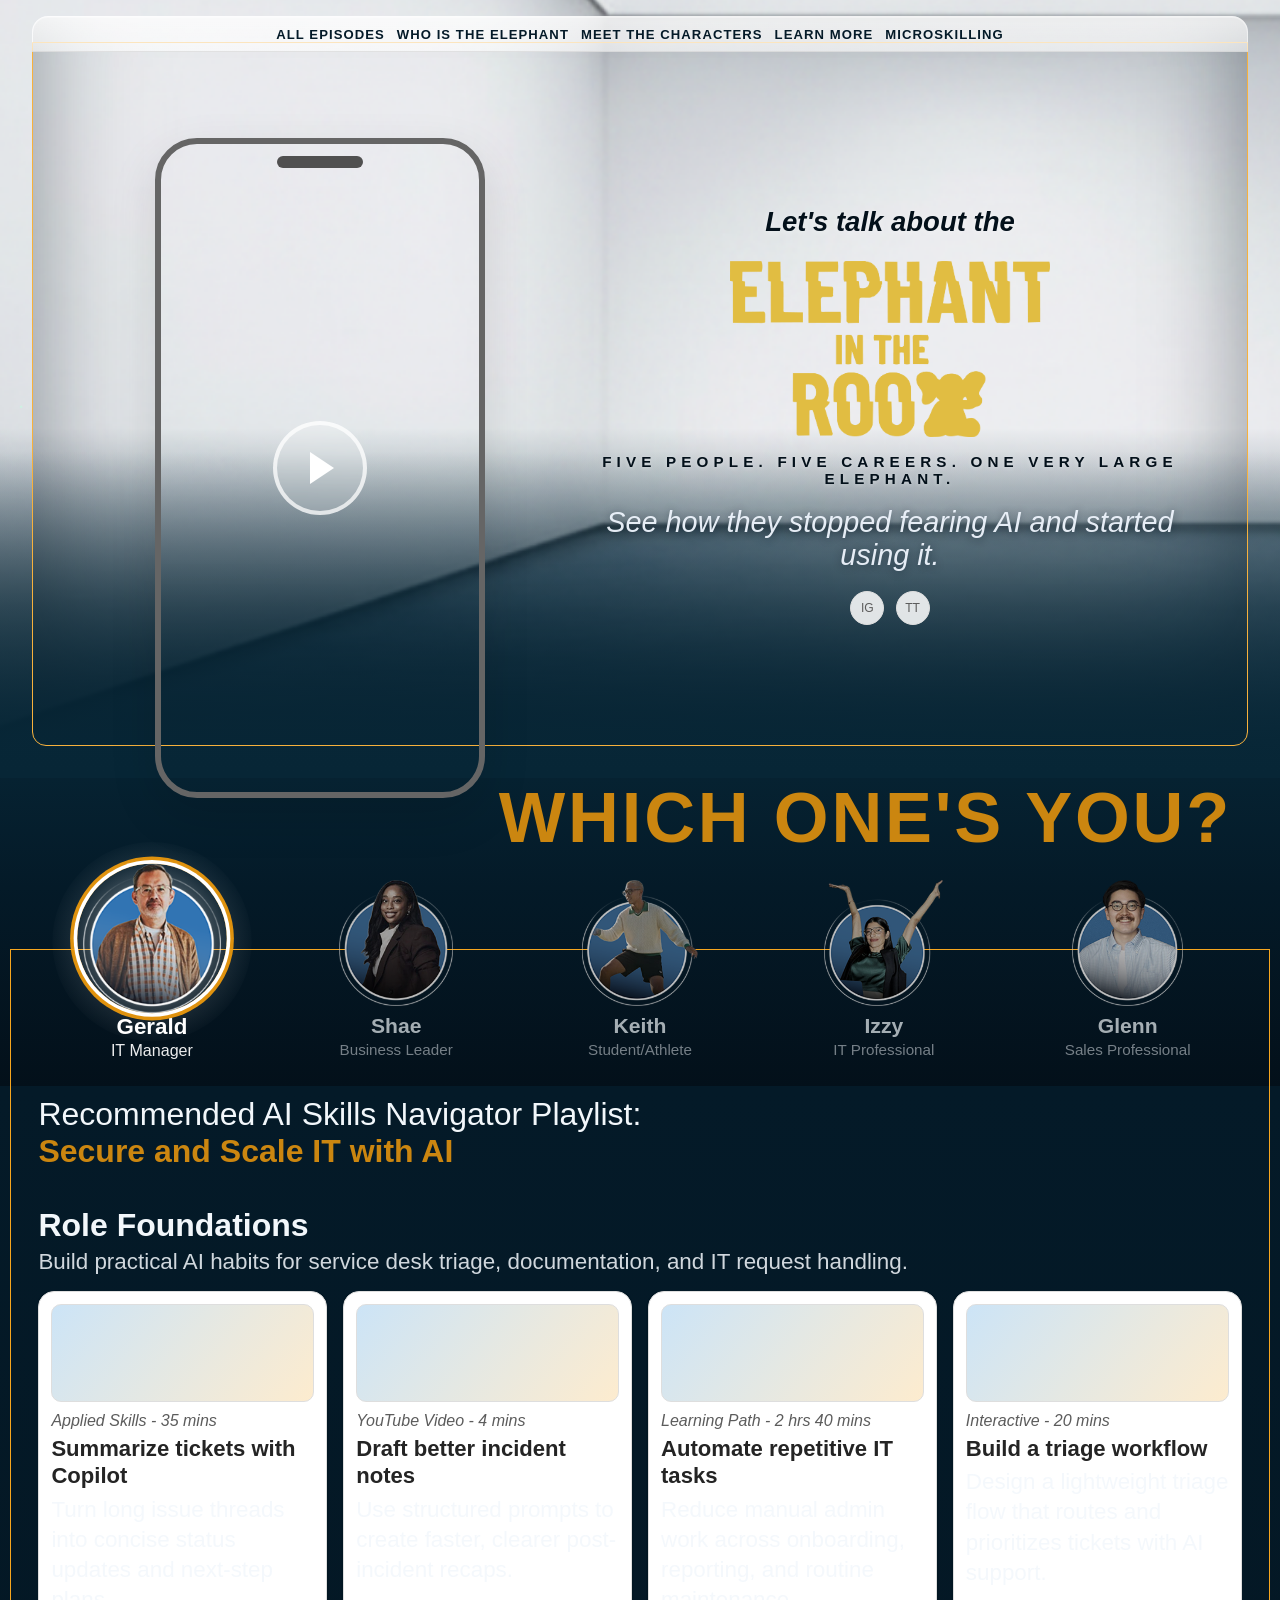
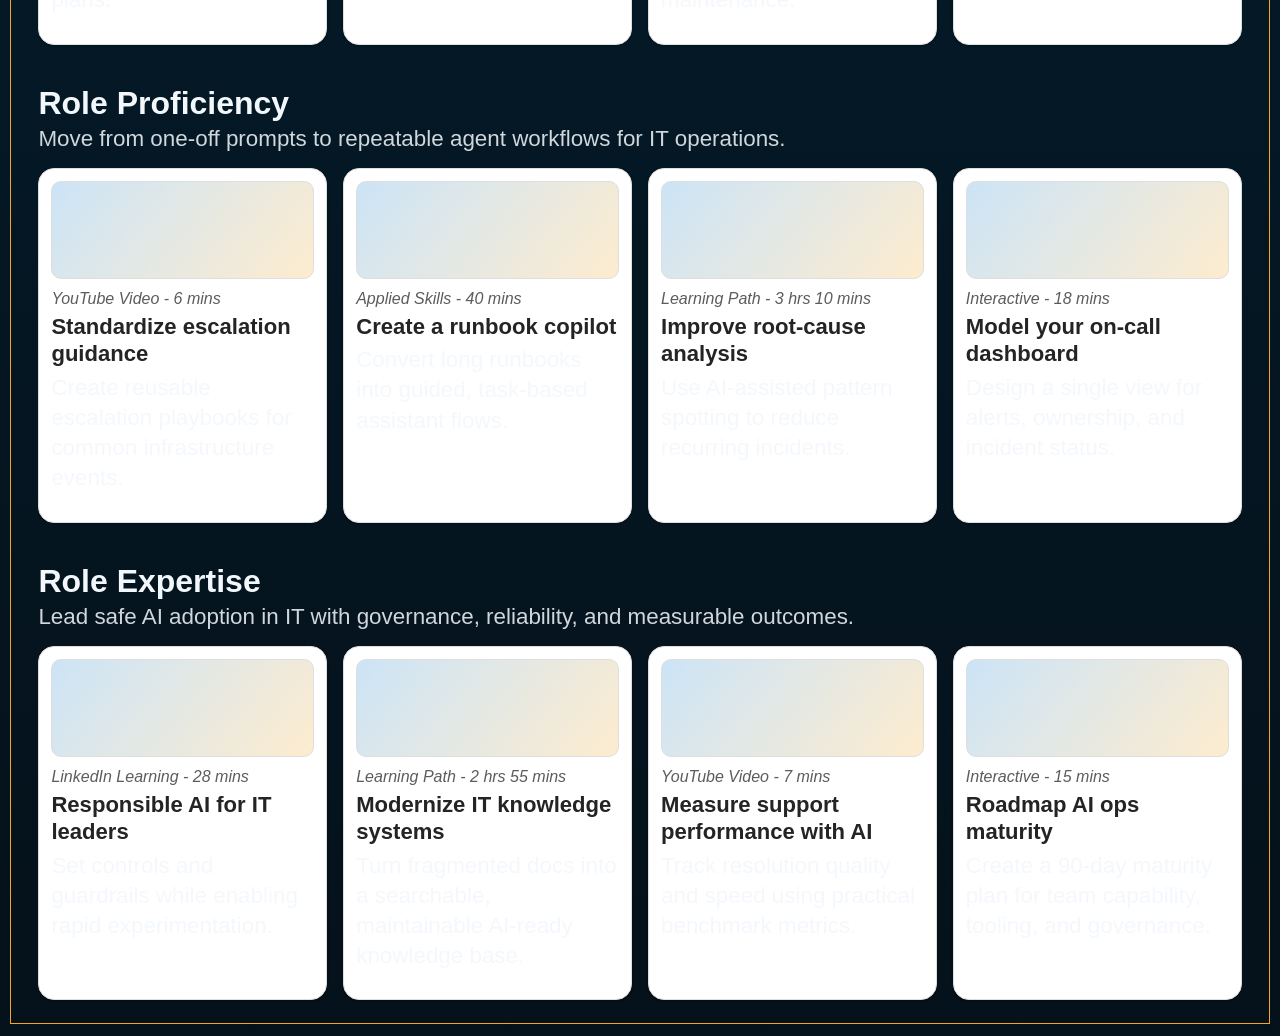
==== VS/EITR_LandingPage_VS/index.html @ e899c7b4 "Add 5 nav pages, persona images, favicon, mobile nav, and hero redesign - Built all-episodes, who-is" ====
<!DOCTYPE html>
<html lang="en">
<head>
	<meta charset="UTF-8" />
	<link rel="icon" type="image/x-icon" href="favicon.ico" />
	<meta name="viewport" content="width=device-width, initial-scale=1.0" />
	<title>Let's Talk About the Elephant</title>
	<script>
		(() => {
			const param = new URLSearchParams(window.location.search).get("scoutTheme");
			const theme =
				param || (window.matchMedia("(prefers-color-scheme: dark)").matches ? "dark" : "light");
			document.documentElement.setAttribute("data-theme", theme);
		})();
	</script>
	<link rel="stylesheet" href="styles.css" />
</head>
<body>
	<main class="page-shell">
		<header class="top-nav hero-nav">
			<div class="menu-left">
				<button class="nav-hamburger" aria-label="Open menu" aria-expanded="false" aria-controls="main-nav" onclick="var n=document.getElementById('main-nav');var open=n.classList.toggle('open');this.setAttribute('aria-expanded',open);">
					<span></span><span></span><span></span>
				</button>
			</div>
			<nav class="nav-links" id="main-nav" aria-label="Main navigation">
				<a href="all-episodes.html">All Episodes</a>
				<a href="who-is-the-elephant.html">Who Is the Elephant</a>
				<a href="meet-the-characters.html">Meet the Characters</a>
				<a href="learn-more.html">Learn More</a>
				<a href="microskilling.html">Microskilling</a>
			</nav>
			<div class="menu-right"></div>
		</header>

		<section class="hero">
			<div class="hero-browser-layer" aria-hidden="true"></div>
			<div class="hero-pane-strip" aria-hidden="true"></div>
			<div class="phone-stage">
				<div class="phone" aria-label="Video preview in phone frame">
					<div class="notch"></div>
					<div class="person-placeholder">Video hero placeholder</div>
					<div class="play-btn" role="button" aria-label="Play video"></div>
				</div>
			</div>

			<div class="hero-copy">
				<p class="kicker">Let's talk about the</p>
				<h1 class="display"><a href="index.html"><img class="display-logo" src="Images/eitr-logo.png" alt="Elephant In The Room – Home" /></a></h1>
				<p class="tagline">Five People. Five Careers. One Very Large Elephant.</p>
				<p class="subline">See how they stopped fearing AI and started using it.</p>
				<div class="socials" aria-label="Social media links">
					<a class="social-dot" href="#" aria-label="Instagram">IG</a>
					<a class="social-dot" href="#" aria-label="TikTok">TT</a>
				</div>
			</div>
		</section>

		<div class="lower-frame">
			<section class="characters">
				<h2 class="section-title">Which One's You?</h2>
				<div class="character-row">
					<article class="character active" data-persona="gerald" role="button" tabindex="0" aria-pressed="true">
						<div class="avatar"><img class="avatar-photo" src="Images/persona-gerald.png" alt="Gerald profile photo" /></div>
						<p class="character-name">Gerald</p>
						<p class="character-role">IT Manager</p>
					</article>
					<article class="character" data-persona="shae" role="button" tabindex="0" aria-pressed="false">
						<div class="avatar"><img class="avatar-photo" src="Images/persona-shae.png" alt="Shae profile photo" /></div>
						<p class="character-name">Shae</p>
						<p class="character-role">Business Leader</p>
					</article>
					<article class="character" data-persona="keith" role="button" tabindex="0" aria-pressed="false">
						<div class="avatar"><img class="avatar-photo" src="Images/persona-keith.png" alt="Keith profile photo" /></div>
						<p class="character-name">Keith</p>
						<p class="character-role">Student/Athlete</p>
					</article>
					<article class="character" data-persona="izzy" role="button" tabindex="0" aria-pressed="false">
						<div class="avatar"><img class="avatar-photo" src="Images/persona-izzy.png" alt="Izzy profile photo" /></div>
						<p class="character-name">Izzy</p>
						<p class="character-role">IT Professional</p>
					</article>
					<article class="character" data-persona="glenn" role="button" tabindex="0" aria-pressed="false">
						<div class="avatar"><img class="avatar-photo" src="Images/persona-glenn.png" alt="Glenn profile photo" /></div>
						<p class="character-name">Glenn</p>
						<p class="character-role">Sales Professional</p>
					</article>
				</div>
			</section>

			<section class="content">
				<p class="recommend">Recommended AI Skills Navigator Playlist:<br /><strong>Sell Smarter with AI</strong></p>
				<div id="paths-root"></div>
			</section>
		</div>
	</main>
	<script>
		(() => {
			const personas = {
				gerald: {
					playlist: "Secure and Scale IT with AI",
					paths: [
						{
							title: "Role Foundations",
							description: "Build practical AI habits for service desk triage, documentation, and IT request handling.",
							cards: [
								{ meta: "Applied Skills - 35 mins", title: "Summarize tickets with Copilot", description: "Turn long issue threads into concise status updates and next-step plans." },
								{ meta: "YouTube Video - 4 mins", title: "Draft better incident notes", description: "Use structured prompts to create faster, clearer post-incident recaps." },
								{ meta: "Learning Path - 2 hrs 40 mins", title: "Automate repetitive IT tasks", description: "Reduce manual admin work across onboarding, reporting, and routine maintenance." },
								{ meta: "Interactive - 20 mins", title: "Build a triage workflow", description: "Design a lightweight triage flow that routes and prioritizes tickets with AI support." }
							]
						},
						{
							title: "Role Proficiency",
							description: "Move from one-off prompts to repeatable agent workflows for IT operations.",
							cards: [
								{ meta: "YouTube Video - 6 mins", title: "Standardize escalation guidance", description: "Create reusable escalation playbooks for common infrastructure events." },
								{ meta: "Applied Skills - 40 mins", title: "Create a runbook copilot", description: "Convert long runbooks into guided, task-based assistant flows." },
								{ meta: "Learning Path - 3 hrs 10 mins", title: "Improve root-cause analysis", description: "Use AI-assisted pattern spotting to reduce recurring incidents." },
								{ meta: "Interactive - 18 mins", title: "Model your on-call dashboard", description: "Design a single view for alerts, ownership, and incident status." }
							]
						},
						{
							title: "Role Expertise",
							description: "Lead safe AI adoption in IT with governance, reliability, and measurable outcomes.",
							cards: [
								{ meta: "LinkedIn Learning - 28 mins", title: "Responsible AI for IT leaders", description: "Set controls and guardrails while enabling rapid experimentation." },
								{ meta: "Learning Path - 2 hrs 55 mins", title: "Modernize IT knowledge systems", description: "Turn fragmented docs into a searchable, maintainable AI-ready knowledge base." },
								{ meta: "YouTube Video - 7 mins", title: "Measure support performance with AI", description: "Track resolution quality and speed using practical benchmark metrics." },
								{ meta: "Interactive - 15 mins", title: "Roadmap AI ops maturity", description: "Create a 90-day maturity plan for team capability, tooling, and governance." }
							]
						}
					]
				},
				shae: {
					playlist: "Lead Teams with Confident AI Decisions",
					paths: [
						{
							title: "Role Foundations",
							description: "Use AI to improve strategic planning, communication, and decision quality.",
							cards: [
								{ meta: "Learning Path - 2 hrs 20 mins", title: "Frame stronger business questions", description: "Translate ambiguous goals into clear, testable prompts and decisions." },
								{ meta: "YouTube Video - 3 mins", title: "Summarize executive updates", description: "Generate concise weekly briefs tailored for stakeholders." },
								{ meta: "Applied Skills - 25 mins", title: "Draft strategic narratives", description: "Build persuasive, data-informed narratives for change initiatives." },
								{ meta: "Interactive - 14 mins", title: "Map team priorities", description: "Use AI to balance impact, effort, and urgency in your planning cycle." }
							]
						},
						{
							title: "Role Proficiency",
							description: "Operationalize AI into recurring leadership rhythms and team execution.",
							cards: [
								{ meta: "YouTube Video - 5 mins", title: "Coach with AI-prepared 1:1s", description: "Generate focused coaching agendas from project and performance signals." },
								{ meta: "Learning Path - 3 hrs 05 mins", title: "Drive cross-functional alignment", description: "Use shared AI workspaces to align teams on goals and dependencies." },
								{ meta: "Applied Skills - 45 mins", title: "Prioritize roadmap tradeoffs", description: "Test decision scenarios quickly before committing resources." },
								{ meta: "Interactive - 16 mins", title: "Build an operating cadence", description: "Create repeatable review loops for forecasting, blockers, and risk decisions." }
							]
						},
						{
							title: "Role Expertise",
							description: "Shape responsible AI culture with transparency, accountability, and adoption metrics.",
							cards: [
								{ meta: "LinkedIn Learning - 31 mins", title: "Executive AI communication", description: "Communicate AI strategy clearly to boards, leaders, and operational teams." },
								{ meta: "Learning Path - 2 hrs 48 mins", title: "Govern AI decision quality", description: "Define checks for evidence, bias, and consistency in high-impact decisions." },
								{ meta: "YouTube Video - 6 mins", title: "Adoption scorecard design", description: "Track utilization, quality, and business impact across departments." },
								{ meta: "Interactive - 12 mins", title: "Plan leadership enablement", description: "Create an adoption plan for managers at different AI maturity levels." }
							]
						}
					]
				},
				keith: {
					playlist: "Study Faster and Perform Better with AI",
					paths: [
						{
							title: "Role Foundations",
							description: "Learn practical AI workflows for class prep, time management, and communication.",
							cards: [
								{ meta: "YouTube Video - 3 mins", title: "Break readings into study notes", description: "Convert long readings into concise summaries and flashcard prompts." },
								{ meta: "Applied Skills - 22 mins", title: "Build a weekly planner", description: "Use AI to map coursework, training blocks, and deadlines in one schedule." },
								{ meta: "Learning Path - 1 hr 55 mins", title: "Write clearer assignments", description: "Improve structure, argument flow, and revision quality with AI feedback." },
								{ meta: "Interactive - 10 mins", title: "Set game-day routines", description: "Create consistent pre- and post-performance reflection templates." }
							]
						},
						{
							title: "Role Proficiency",
							description: "Use AI to train smarter, reflect faster, and improve execution under pressure.",
							cards: [
								{ meta: "YouTube Video - 4 mins", title: "Analyze practice sessions", description: "Turn notes and stats into actionable practice focus points." },
								{ meta: "Learning Path - 2 hrs 30 mins", title: "Presentation and communication skills", description: "Use AI rehearsal tools to improve delivery for class and team contexts." },
								{ meta: "Applied Skills - 28 mins", title: "Build feedback loops", description: "Capture coach and instructor feedback in a structured improvement system." },
								{ meta: "Interactive - 15 mins", title: "Plan recovery windows", description: "Balance workload, rest, and deadlines with adaptive planning prompts." }
							]
						},
						{
							title: "Role Expertise",
							description: "Develop long-term AI literacy for career growth and ethical tool use.",
							cards: [
								{ meta: "LinkedIn Learning - 24 mins", title: "Responsible AI habits for students", description: "Use AI ethically while maintaining originality and academic integrity." },
								{ meta: "YouTube Video - 5 mins", title: "Build your professional profile", description: "Create stronger resumes and bios with evidence-based career storytelling." },
								{ meta: "Learning Path - 2 hrs 15 mins", title: "Career readiness with AI", description: "Practice interview prep, role research, and networking communication." },
								{ meta: "Interactive - 12 mins", title: "Map next-semester goals", description: "Set measurable growth goals for academics, athletics, and career prep." }
							]
						}
					]
				},
				izzy: {
					playlist: "Engineer Better Systems with AI",
					paths: [
						{
							title: "Role Foundations",
							description: "Apply AI to debugging, documentation, and code quality improvements.",
							cards: [
								{ meta: "Applied Skills - 34 mins", title: "Write cleaner technical docs", description: "Generate maintainable docs from code context and architecture notes." },
								{ meta: "YouTube Video - 4 mins", title: "Prompt for safer refactors", description: "Use AI to propose small, testable code changes with rollback confidence." },
								{ meta: "Learning Path - 2 hrs 42 mins", title: "Accelerate code reviews", description: "Build a rubric for faster review cycles and higher signal feedback." },
								{ meta: "Interactive - 17 mins", title: "Create a debug playbook", description: "Standardize diagnosis patterns for recurring defects and incidents." }
							]
						},
						{
							title: "Role Proficiency",
							description: "Move to advanced AI-assisted engineering workflows and automation patterns.",
							cards: [
								{ meta: "YouTube Video - 6 mins", title: "Test generation with guardrails", description: "Generate edge-case-focused tests while preserving meaningful assertions." },
								{ meta: "Applied Skills - 38 mins", title: "Automate integration checks", description: "Use AI to create repeatable pre-merge validation routines." },
								{ meta: "Learning Path - 3 hrs 20 mins", title: "Design resilient architecture", description: "Explore tradeoffs and failure modes with AI-assisted design prompts." },
								{ meta: "Interactive - 16 mins", title: "Plan technical debt sprints", description: "Prioritize debt reduction by impact, risk, and implementation effort." }
							]
						},
						{
							title: "Role Expertise",
							description: "Build AI engineering leadership with governance and scalable standards.",
							cards: [
								{ meta: "LinkedIn Learning - 29 mins", title: "Engineering governance with AI", description: "Set standards for quality, privacy, and reliability in AI-assisted code." },
								{ meta: "Learning Path - 2 hrs 58 mins", title: "Lead AI-ready platform teams", description: "Scale reusable patterns across teams with clear ownership models." },
								{ meta: "YouTube Video - 7 mins", title: "Measure development velocity", description: "Track where AI creates real delivery gains versus noise." },
								{ meta: "Interactive - 13 mins", title: "Set a code quality charter", description: "Define non-negotiable quality gates for AI-assisted development." }
							]
						}
					]
				},
				glenn: {
					playlist: "Sell Smarter with AI",
					paths: [
						{
							title: "Role Foundations",
							description: "Learn how to use generative AI to optimize sales prospecting, customer communication, and presentation.",
							cards: [
								{ meta: "Applied Skills - 30 mins", title: "Streamline workflow with AI chat", description: "Microsoft Applied Skills learning path for practical communication support." },
								{ meta: "YouTube Video - 2 mins", title: "Update messaging for new audiences", description: "Tailor one message to different sales personas with Copilot." },
								{ meta: "YouTube Video - 2 mins", title: "Enhance your sales dashboard", description: "Build a sales trend chart with Copilot and focus on key actions." },
								{ meta: "Learning Path - 3 hrs", title: "Work smarter with AI", description: "A guided, practical path to use AI tools in daily sales routines." }
							]
						},
						{
							title: "Role Proficiency",
							description: "Learn how to apply agentic workflows to build and execute your sales strategy.",
							cards: [
								{ meta: "YouTube Video - 5 mins", title: "Turn raw data into insights", description: "Move from spreadsheet clutter to actionable weekly planning." },
								{ meta: "YouTube Video - 2 mins", title: "Design a customer sequence", description: "Create a reusable re-engagement sequence powered by Copilot." },
								{ meta: "Learning Path - 3 hrs 52 mins", title: "Transform daily business process", description: "Implement agent workflows that reduce repetitive manual steps." },
								{ meta: "Interactive - 15 mins", title: "Build your sales command center", description: "Connect tasks, notes, and follow-ups into one operating dashboard." }
							]
						},
						{
							title: "Role Expertise",
							description: "Build fluency in AI principles that help facilitate organizational change.",
							cards: [
								{ meta: "LinkedIn Learning - 26 mins", title: "Adaptability mindset in the age of AI", description: "Lead from uncertainty to action with resilient communication habits." },
								{ meta: "LinkedIn Learning - 39 mins", title: "Leading responsible AI in organizations", description: "Practical decision patterns for balancing speed, risk, and trust." },
								{ meta: "LinkedIn Learning - 23 mins", title: "Responsible AI for managers", description: "Build team rituals for thoughtful AI usage and measurable outcomes." },
								{ meta: "LinkedIn Learning - 18 mins", title: "Integrating AI into business strategy", description: "Translate AI capability into strategic value and competitive advantage." }
							]
						}
					]
				}
			};

			const personaCards = Array.from(document.querySelectorAll(".character[data-persona]"));
			const playlistStrong = document.querySelector(".recommend strong");
			const pathsRoot = document.getElementById("paths-root");

			if (!personaCards.length || !playlistStrong || !pathsRoot) {
				return;
			}

			function renderCards(cards, container) {
				cards.forEach((item) => {
					const card = document.createElement("article");
					card.className = "card";

					const thumb = document.createElement("div");
					thumb.className = "thumb";
					card.appendChild(thumb);

					const meta = document.createElement("em");
					meta.textContent = item.meta;
					card.appendChild(meta);

					const title = document.createElement("h4");
					title.className = "card-title";
					title.textContent = item.title;
					card.appendChild(title);

					const desc = document.createElement("p");
					desc.className = "card-desc";
					desc.textContent = item.description;
					card.appendChild(desc);

					container.appendChild(card);
				});
			}

			function renderPaths(paths) {
				pathsRoot.textContent = "";
				paths.forEach((pathItem) => {
					const section = document.createElement("section");
					section.className = "path";

					const heading = document.createElement("h3");
					heading.textContent = pathItem.title;
					section.appendChild(heading);

					const desc = document.createElement("p");
					desc.textContent = pathItem.description;
					section.appendChild(desc);

					const grid = document.createElement("div");
					grid.className = "card-grid";
					renderCards(pathItem.cards, grid);
					section.appendChild(grid);

					pathsRoot.appendChild(section);
				});
			}

			function setActivePersona(personaId) {
				const data = personas[personaId];
				if (!data) {
					return;
				}

				personaCards.forEach((card) => {
					const isActive = card.dataset.persona === personaId;
					card.classList.toggle("active", isActive);
					card.classList.toggle("is-active", isActive);
					card.setAttribute("aria-pressed", isActive ? "true" : "false");
				});

				playlistStrong.textContent = data.playlist;
				renderPaths(data.paths);
			}

			personaCards.forEach((card) => {
				card.addEventListener("click", () => {
					setActivePersona(card.dataset.persona);
				});

				card.addEventListener("keydown", (event) => {
					if (event.key === "Enter" || event.key === " ") {
						event.preventDefault();
						setActivePersona(card.dataset.persona);
					}
				});
			});

			setActivePersona("gerald");
		})();
	</script>
</body>
</html>
---- VS/EITR_LandingPage_VS/styles.css ----
:root {
  color-scheme: light;
  --hero-bg-focus-x: 50%;
  --hero-bg-focus-y: 35%;
  --cp-bg: #f7f4ef;
  --cp-bg-elevated: #fcfbf8;
  --cp-surface: #ffffff;
  --cp-surface-soft: #f5f5f5;
  --cp-border: #dedede;
  --cp-border-strong: #919191;
  --cp-text: #242424;
  --cp-text-muted: #5c5c5c;
  --cp-text-soft: #6f6f6f;
  --cp-accent: #b11f4b;
  --cp-accent-hover: #9a1a41;
  --cp-accent-soft: rgba(177, 31, 75, 0.08);
  --cp-accent-fg: #ffffff;
  --cp-success: #16a34a;
  --cp-danger: #dc2626;
  --cp-warning: #f59e0b;
  --cp-link: #0078d4;
  --cp-shadow: 0 18px 48px rgba(0, 0, 0, 0.12);
  --cp-overlay: rgba(255, 255, 255, 0.8);
  --cp-panel: rgba(255, 255, 255, 0.86);
  --cp-panel-strong: rgba(255, 255, 255, 0.96);
  --cp-sheen: rgba(255, 255, 255, 0.55);
  --cp-highlight: rgba(177, 31, 75, 0.12);
  --cp-ocean-deep: #03101a;
  --cp-ocean-mid: #041a28;
  --cp-ocean-soft: #072636;
  --cp-ocean-text: #f2f7fb;
}
html[data-theme="dark"] {
  color-scheme: dark;
  --cp-bg: #3d3b3a;
  --cp-bg-elevated: #343231;
  --cp-surface: #292929;
  --cp-surface-soft: #2e2e2e;
  --cp-border: #474747;
  --cp-border-strong: #5f5f5f;
  --cp-text: #dedede;
  --cp-text-muted: #919191;
  --cp-text-soft: #b0b0b0;
  --cp-accent: #fd8ea1;
  --cp-accent-hover: #fb7b91;
  --cp-accent-soft: rgba(253, 142, 161, 0.14);
  --cp-accent-fg: #1a1a1a;
  --cp-success: #4ade80;
  --cp-danger: #f87171;
  --cp-warning: #fbbf24;
  --cp-link: #4da6ff;
  --cp-shadow: 0 18px 48px rgba(0, 0, 0, 0.32);
  --cp-overlay: rgba(41, 41, 41, 0.88);
  --cp-panel: rgba(41, 41, 41, 0.72);
  --cp-panel-strong: rgba(41, 41, 41, 0.96);
  --cp-sheen: rgba(255, 255, 255, 0.04);
  --cp-highlight: rgba(253, 142, 161, 0.12);
  --cp-ocean-deep: #04111b;
  --cp-ocean-mid: #052031;
  --cp-ocean-soft: #093244;
  --cp-ocean-text: #f2f7fb;
}

* {
  box-sizing: border-box;
}

body {
  margin: 0;
  font-family: "Segoe UI", Aptos, Calibri, -apple-system, BlinkMacSystemFont, sans-serif;
  color: var(--cp-text);
  background: var(--cp-ocean-deep);
}

a {
  color: inherit;
  text-decoration: none;
}

.page-shell {
  width: 100%;
  max-width: 100%;
  margin: 0;
  background: linear-gradient(var(--cp-surface), var(--cp-bg-elevated));
  border: none;
  border-radius: 0;
  overflow: hidden;
  box-shadow: none;
  position: relative;
}

.top-nav {
  display: flex;
  justify-content: space-between;
  align-items: center;
  gap: 1rem;
  padding: 0.5rem 1.4rem;
  position: relative;
  z-index: 5;
  border-bottom: 0;
  background: var(--cp-ocean-deep);
}

.top-nav.hero-nav {
  position: absolute;
  left: 2rem;
  right: 2rem;
  top: 1rem;
  height: 36px;
  padding: 0 0.9rem;
  background: transparent;
}

.menu-left,
.menu-right,
.nav-links {
  display: flex;
  align-items: center;
  gap: 0.75rem;
}

/* Hidden on desktop, shown only at mobile breakpoint */
.nav-hamburger {
  display: none;
}

/* Home link — visible on desktop, hidden on mobile */
.home-link {
  display: inline-flex;
}

.menu-btn,
.arrow-btn {
  width: 28px;
  height: 28px;
  border-radius: 50%;
  border: 1px solid rgba(245, 158, 11, 0.5);
  background: rgba(245, 158, 11, 0.08);
  color: var(--cp-warning);
  cursor: pointer;
  font-weight: 700;
}

.nav-links {
  flex: 1;
  justify-content: center;
  flex-wrap: wrap;
  font-size: 0.82rem;
  letter-spacing: 0.08em;
  text-transform: uppercase;
  color: rgba(242, 247, 251, 0.75);
  font-weight: 600;
}

.nav-links a:hover {
  color: #fff;
}

/* Homepage: nav floats over light hero image — darken text */
.hero-nav .nav-links {
  color: var(--cp-ocean-mid);
  text-shadow: 0 1px 3px rgba(255,255,255,0.4);
}

.hero-nav .nav-links a:hover {
  color: var(--cp-ocean-deep);
}

.hero {
  display: grid;
  grid-template-columns: minmax(220px, 0.75fr) 0.75fr;
  min-height: 580px;
  padding-bottom: 2.4rem;
  position: relative;
  isolation: isolate;
  z-index: 3;
  overflow: visible;
  background:
    linear-gradient(
      180deg,
      transparent 0%,
      transparent 55%,
      color-mix(in srgb, var(--cp-ocean-soft) 60%, transparent) 78%,
      var(--cp-ocean-soft) 100%
    ),
    url("Images/EITRbkdNew.png");
  background-size: 186% auto;
  background-position: 33% 38%;
  background-repeat: no-repeat;
}

.hero-browser-layer {
  position: absolute;
  left: 2rem;
  right: 2rem;
  top: 1rem;
  bottom: 2rem;
  border-radius: 16px;
  border: 1px solid rgba(255, 255, 255, 0.24);
  box-shadow:
    inset 0 1px 0 rgba(255, 255, 255, 0.28),
    inset 0 -70px 100px rgba(4, 15, 26, 0.4);
  overflow: hidden;
  z-index: 0;
  pointer-events: none;
}

.hero-pane-strip {
  position: absolute;
  left: 2rem;
  right: 2rem;
  top: 1rem;
  height: 36px;
  border-radius: 16px 16px 0 0;
  background: linear-gradient(180deg, rgba(255, 255, 255, 0.82), rgba(255, 255, 255, 0.62));
  border-bottom: 1px solid rgba(36, 36, 36, 0.12);
  z-index: 6;
  pointer-events: none;
}

.hero::after {
  content: "";
  position: absolute;
  left: 2rem;
  right: 2rem;
  top: 2.6rem;
  bottom: 2rem;
  border: 1px solid color-mix(in srgb, var(--cp-warning) 80%, var(--cp-surface) 20%);
  border-radius: 0 0 14px 14px;
  pointer-events: none;
  z-index: 2;
}

.hero::before {
  content: "";
  position: absolute;
  left: 0;
  right: 0;
  bottom: 0;
  height: 42%;
  background: linear-gradient(
    180deg,
    color-mix(in srgb, var(--cp-ocean-soft) 0%, transparent) 0%,
    var(--cp-ocean-soft) 100%
  );
  pointer-events: none;
  z-index: 1;
}

.phone-stage {
  display: grid;
  place-items: start center;
  padding: 2.5rem 1rem;
  background: transparent;
  z-index: 4;
}

.phone {
  width: min(330px, 85%);
  aspect-ratio: 9 / 18;
  border-radius: 42px;
  border: 6px solid color-mix(in srgb, var(--cp-border-strong) 60%, var(--cp-text) 40%);
  background-image: url("Images/1774267270237.jpg");
  background-size: cover;
  background-position: center;
  position: relative;
  transform: translateY(98px);
  overflow: hidden;
  box-shadow: var(--cp-shadow);
  z-index: 2;
}

.notch {
  width: 86px;
  height: 12px;
  border-radius: 999px;
  background: color-mix(in srgb, var(--cp-text) 80%, var(--cp-surface) 20%);
  position: absolute;
  top: 12px;
  left: 50%;
  transform: translateX(-50%);
}

.person-placeholder {
  display: none;
}

.play-btn {
  width: 94px;
  height: 94px;
  border-radius: 50%;
  border: 4px solid rgba(255, 255, 255, 0.72);
  background: rgba(255, 255, 255, 0.18);
  position: absolute;
  left: 50%;
  top: 50%;
  transform: translate(-50%, -50%);
  display: grid;
  place-items: center;
  backdrop-filter: blur(2px);
}

.play-btn::before {
  content: "";
  border-style: solid;
  border-width: 16px 0 16px 24px;
  border-color: transparent transparent transparent #ffffff;
  margin-left: 4px;
}

.hero-copy {
  display: grid;
  align-content: center;
  justify-items: center;
  text-align: center;
  padding: 8rem 1.8rem 2.3rem 0.4rem;
  background: transparent;
  border: 0;
  border-radius: 0;
  box-shadow: none;
  backdrop-filter: none;
  z-index: 4;
  transform: translateX(-46px);
  max-width: min(620px, 96%);
}

.kicker {
  margin: 0;
  font-size: 1.72rem;
  color: var(--cp-ocean-deep);
  font-style: italic;
  font-weight: 600;
  width: auto;
  max-width: min(560px, 96%);
  text-align: center;
  display: block;
  text-shadow: 0 1px 6px rgba(255,255,255,0.5);
}

.display {
  margin: 1.4rem 0 1rem;
  font-family: Impact, Haettenschweiler, "Arial Narrow Bold", sans-serif;
  line-height: 0.9;
  letter-spacing: 0.03em;
  text-transform: uppercase;
  font-size: clamp(3rem, 8vw, 6rem);
  color: color-mix(in srgb, var(--cp-warning) 80%, var(--cp-text) 20%);
  width: 100%;
  display: flex;
  justify-content: center;
}

.display-logo {
  width: min(320px, 55vw);
  max-width: 100%;
  height: auto;
  display: block;
  margin: 0 auto;
}

.tagline {
  margin: 0;
  max-width: 580px;
  text-transform: uppercase;
  letter-spacing: 0.34em;
  font-size: 0.95rem;
  color: var(--cp-ocean-deep);
  font-weight: 700;
  text-shadow: 0 1px 4px rgba(255,255,255,0.4);
  display: block;
}

.subline {
  margin: 1.2rem 0 0;
  font-size: 1.8rem;
  font-style: italic;
  color: rgba(236, 243, 251, 0.96);
  text-shadow: 0 1px 8px rgba(8, 20, 34, 0.45);
  display: block;
}

.socials {
  margin-top: 1.2rem;
  display: flex;
  gap: 0.7rem;
  justify-content: center;
}

.social-dot {
  width: 34px;
  height: 34px;
  border-radius: 50%;
  background: var(--cp-panel);
  border: 1px solid var(--cp-border);
  display: grid;
  place-items: center;
  font-size: 0.76rem;
  color: var(--cp-text-muted);
}

.lower-frame {
  position: relative;
  margin-top: -3.4rem;
  z-index: 1;
}

.lower-frame::before {
  content: none;
}

.characters {
  border-top: 0;
  margin-top: 0;
  padding: 3.3rem 2.4rem 1.8rem;
  position: relative;
  background:
    linear-gradient(
      180deg,
      var(--cp-ocean-soft) 0%,
      var(--cp-ocean-mid) 45%,
      var(--cp-ocean-deep) 100%
    );
}

.section-title {
  margin: 0 0 1.4rem;
  text-align: right;
  font-family: Impact, Haettenschweiler, "Arial Narrow Bold", sans-serif;
  font-size: clamp(2.4rem, 6vw, 4.4rem);
  letter-spacing: 0.04em;
  color: color-mix(in srgb, var(--cp-warning) 80%, var(--cp-text) 20%);
  text-transform: uppercase;
  padding-right: 0.6rem;
}

.character-row {
  display: grid;
  grid-template-columns: repeat(5, minmax(120px, 1fr));
  gap: 1rem;
  align-items: start;
  position: relative;
  z-index: 4;
  isolation: isolate;
}

.character {
  text-align: center;
  position: relative;
  z-index: 5;
  cursor: pointer;
  transform: translateY(0) scale(1);
  transition: transform 180ms ease;
}

.avatar {
  width: 126px;
  height: 126px;
  margin: 0 auto 0.5rem;
  border-radius: 50%;
  background: transparent;
  border: none;
  box-shadow: none;
  display: block;
  position: relative;
  z-index: 6;
  overflow: visible;
}

.avatar::after {
  display: none;
}

.avatar-photo {
  width: 100%;
  height: 100%;
  object-fit: contain;
  object-position: center bottom;
  display: block;
  position: absolute;
  z-index: 2;
  left: 0;
  top: 0;
  border-radius: 0;
  clip-path: none;
}

.character.active,
.character.is-active {
  transform: translateY(-3px) scale(1.06);
}

.character.active::before,
.character.is-active::before {
  content: "";
  position: absolute;
  left: 50%;
  top: -28px;
  width: 188px;
  height: 188px;
  transform: translateX(-50%);
  border-radius: 50%;
  background: radial-gradient(
    circle,
    rgba(255, 255, 255, 0.58) 0%,
    rgba(255, 255, 255, 0.3) 34%,
    rgba(255, 255, 255, 0.08) 56%,
    rgba(255, 255, 255, 0) 74%
  );
  pointer-events: none;
  z-index: 2;
}

.character.active .avatar,
.character.is-active .avatar {
  transform: scale(1.12);
  outline: none;
  box-shadow: 0 0 0 3px var(--cp-surface), 0 0 0 6px color-mix(in srgb, var(--cp-warning) 90%, transparent);
  border-radius: 50%;
}

.character:not(.active):not(.is-active) .avatar {
  filter: saturate(0.72) brightness(0.76);
  box-shadow: none;
  outline: none;
}

.character:not(.active):not(.is-active) .character-name {
  color: color-mix(in srgb, var(--cp-ocean-text) 68%, transparent);
}

.character:not(.active):not(.is-active) .character-role {
  color: color-mix(in srgb, var(--cp-ocean-text) 48%, transparent);
}

.character.active .character-name,
.character.is-active .character-name {
  color: #ffffff;
}

.character.active .character-role,
.character.is-active .character-role {
  color: rgba(255, 255, 255, 0.92);
}

.character-name {
  margin: 0;
  color: var(--cp-ocean-text);
  font-size: 1.32rem;
  font-weight: 700;
}

.character-role {
  margin: 0.15rem 0 0;
  color: color-mix(in srgb, var(--cp-ocean-text) 82%, transparent);
  font-size: 0.95rem;
}

.content {
  --lower-line-top: -8.6rem;
  padding: 0.6rem 2.4rem 2rem;
  position: relative;
  z-index: 2;
  background:
    linear-gradient(
      180deg,
      var(--cp-ocean-mid) 0%,
      color-mix(in srgb, var(--cp-ocean-mid) 78%, var(--cp-ocean-deep) 22%) 38%,
      color-mix(in srgb, var(--cp-ocean-deep) 94%, var(--cp-text) 6%) 100%
    );
}

.content::before {
  content: "";
  position: absolute;
  left: 0.6rem;
  right: 0.6rem;
  top: var(--lower-line-top);
  bottom: 0.7rem;
  border: 1px solid color-mix(in srgb, var(--cp-warning) 92%, var(--cp-surface) 8%);
  pointer-events: none;
  z-index: 2;
}

.content > * {
  position: relative;
  z-index: 1;
}

.recommend {
  font-size: 2rem;
  color: var(--cp-ocean-text);
  margin: 0;
}

.recommend strong {
  color: color-mix(in srgb, var(--cp-warning) 80%, var(--cp-text) 20%);
}

.path {
  margin-top: 2.3rem;
}

.path h3 {
  margin: 0;
  color: var(--cp-ocean-text);
  font-size: 2rem;
}

.path p {
  margin: 0.3rem 0 1rem;
  color: color-mix(in srgb, var(--cp-ocean-text) 86%, transparent);
  font-size: 1.4rem;
}

.card-grid {
  display: grid;
  grid-template-columns: repeat(4, minmax(240px, 1fr));
  gap: 1rem;
  overflow-x: auto;
  padding-bottom: 0.2rem;
}

.card {
  min-height: 210px;
  border-radius: 16px;
  border: 1px solid var(--cp-border);
  background: var(--cp-surface);
  padding: 0.75rem;
  box-shadow: 0 0 2px rgba(0,0,0,0.12), 0 1px 2px rgba(0,0,0,0.14);
}

.thumb {
  height: 98px;
  border-radius: 0.625rem;
  border: 1px solid var(--cp-border);
  background:
    linear-gradient(130deg, color-mix(in srgb, var(--cp-link) 20%, var(--cp-surface) 80%), color-mix(in srgb, var(--cp-warning) 20%, var(--cp-surface) 80%));
}

.card em {
  display: block;
  margin-top: 0.65rem;
  color: var(--cp-text-muted);
}

.card-title {
  margin: 0.3rem 0 0;
  color: var(--cp-text);
  font-size: 1.38rem;
  line-height: 1.25;
}

.card-desc {
  margin: 0.45rem 0 0;
  color: var(--cp-text-soft);
  line-height: 1.35;
}

@media (max-width: 1080px) {
  .hero {
    grid-template-columns: minmax(260px, 0.95fr) 1fr;
    min-height: 640px;
    padding-bottom: 1.2rem;
    overflow: visible;
  }

  .hero-browser-layer {
    left: 0.8rem;
    right: 0.8rem;
    top: 0.8rem;
    bottom: 0.95rem;
  }

  .hero-pane-strip {
    left: 0.8rem;
    right: 0.8rem;
    top: 0.8rem;
  }

  .top-nav {
    left: 0.8rem;
    right: 0.8rem;
    top: 0.8rem;
  }

  .hero::after {
    top: 1.2rem;
    bottom: 0.9rem;
  }

  .hero::before {
    height: 38%;
  }

  .lower-frame {
    margin-top: 0;
  }

  .characters {
    padding: 1.1rem 1.2rem 1.2rem;
    overflow: visible;
  }

  .section-title {
    text-align: center;
    padding-right: 0;
  }

  .phone-stage {
    padding: 1.2rem 0.8rem 0.9rem;
  }

  .phone {
    width: min(290px, 78%);
    transform: translateY(34px);
  }

  .tagline {
    letter-spacing: 0.25em;
  }

  .hero-copy {
    transform: translateX(-24px);
    justify-items: center;
    text-align: center;
    padding: 1.5rem 1.1rem 1.8rem;
    max-width: min(560px, 96%);
  }

  .character-row {
    grid-template-columns: repeat(5, minmax(100px, 1fr));
  }

  .avatar {
    width: 112px;
    height: 112px;
  }

  .content::before {
    --lower-line-top: -8.6rem;
    left: 0.8rem;
    right: 0.8rem;
  }
}

@media (max-width: 900px) {
  .kicker {
    color: #ffffff;
    text-shadow: 0 1px 6px rgba(0,0,0,0.4);
  }

  .tagline {
    color: #ffffff;
    text-shadow: 0 1px 6px rgba(0,0,0,0.4);
  }

  .hero {
    grid-template-columns: 1fr;
    min-height: auto;
    padding-bottom: 1.5rem;
    overflow: hidden;
    justify-items: center;
  }

  .hero::after {
    top: 1.2rem;
    bottom: 0.9rem;
  }

  .hero::before {
    height: 38%;
  }

  .phone-stage {
    padding-bottom: 1rem;
  }

  .phone {
    width: min(280px, 80vw);
    transform: translateY(0);
  }

  .hero-copy {
    transform: translateX(0);
    justify-items: center;
    justify-self: center;
    text-align: center;
    padding: 1.4rem 1rem 1.6rem;
    max-width: min(620px, 94%);
    margin: 0 auto;
    width: 100%;
  }

  .kicker {
    width: min(540px, 95%);
  }

  .display-logo {
    width: min(540px, 94vw);
  }

  .tagline {
    max-width: 620px;
    text-align: center;
  }
}

@media (min-width: 761px) and (max-width: 900px) {
  .phone-stage {
    padding-top: 4rem;
  }

  .section-title {
    text-align: right;
    padding-right: 1.2rem;
    padding-left: 40%;
  }
}

@media (max-width: 760px) {
  .page-shell {
    width: calc(100% - 0.6rem);
    margin: 0.3rem auto 1rem;
    border-radius: 10px;
  }

  .hero-browser-layer {
    left: 0.55rem;
    right: 0.55rem;
    top: 0.55rem;
  }

  .hero-pane-strip {
    left: 0.55rem;
    right: 0.55rem;
    top: 0.55rem;
    height: 32px;
  }

  .top-nav {
    padding: 0 1rem;
    height: 48px;
    position: relative;
  }

  .top-nav.hero-nav {
    position: absolute;
    top: 0;
    left: 0;
    right: 0;
    height: 48px;
  }

  /* Hide desktop nav links and show hamburger */
  .nav-links {
    display: none;
    position: absolute;
    top: 48px;
    left: 0;
    right: 0;
    flex-direction: column;
    background: var(--cp-ocean-deep);
    padding: 0.75rem 1.2rem 1rem;
    gap: 0.6rem;
    z-index: 100;
    border-top: 1px solid rgba(255,255,255,0.1);
  }

  .nav-links.open {
    display: flex;
  }

  .nav-links a {
    font-size: 0.9rem;
    letter-spacing: 0.06em;
    color: rgba(242,247,251,0.85);
    padding: 0.35rem 0;
    border-bottom: 1px solid rgba(255,255,255,0.07);
    white-space: nowrap;
  }

  .nav-links a:last-child { border-bottom: none; }

  /* Hide Home link on mobile — use hamburger menu instead */
  .home-link { display: none; }

  .nav-hamburger {
    display: flex;
    flex-direction: column;
    justify-content: center;
    gap: 5px;
    width: 32px;
    height: 32px;
    cursor: pointer;
    background: none;
    border: none;
    padding: 0;
  }

  .nav-hamburger span {
    display: block;
    height: 2px;
    width: 22px;
    background: var(--cp-ocean-mid);
    border-radius: 2px;
    transition: all 180ms;
  }

  .hero-nav .nav-hamburger span {
    background: var(--cp-ocean-mid);
  }

  .menu-left, .menu-right { gap: 0.4rem; }

  .menu-btn, .arrow-btn {
    width: 28px;
    height: 28px;
    font-size: 0.8rem;
  }

  .phone-stage {
    padding: 3.05rem 0.6rem 0.45rem;
  }

  .phone {
    width: min(220px, 64vw);
    border-width: 5px;
  }

  .hero-copy {
    transform: translateX(0);
    justify-items: center;
    text-align: center;
    padding: 1rem 3rem 1.2rem;
    max-width: 100%;
    width: 100%;
    margin: 0 auto;
    border-radius: 12px;
    box-sizing: border-box;
  }

  .kicker {
    width: 100%;
    font-size: 1.2rem;
  }

  .display {
    font-size: clamp(2rem, 13vw, 3.5rem);
    width: 100%;
  }

  .display-logo {
    width: min(280px, 80%);
    max-width: 100%;
  }

  .tagline {
    max-width: 100%;
    font-size: 0.74rem;
    letter-spacing: 0.1em;
  }

  .subline {
    font-size: 0.9rem;
    max-width: 100%;
  }

  .character-row {
    display: flex;
    align-items: flex-start;
    gap: 0.7rem;
    overflow-x: auto;
    overflow-y: visible;
    padding: 1rem 0.2rem 0.35rem;
    scrollbar-width: none;
  }

  .character-row::-webkit-scrollbar {
    display: none;
  }

  .character {
    flex: 0 0 auto;
    min-width: 90px;
  }

  .character.active,
  .character.is-active {
    transform: translateY(-1px) scale(1.02);
  }

  .avatar {
    width: 90px;
    height: 90px;
  }

  .character.active::before,
  .character.is-active::before {
    top: -10px;
    width: 118px;
    height: 118px;
  }

  .character.active .avatar,
  .character.is-active .avatar {
    transform: scale(1.03);
  }

  .content {
    --lower-line-top: -6.15rem;
  }

  .recommend {
    font-size: 1.5rem;
    line-height: 1.2;
  }

  .path h3 {
    font-size: 1.7rem;
  }

  .path p {
    font-size: 1.02rem;
  }

  .card-grid {
    grid-template-columns: repeat(4, minmax(210px, 1fr));
  }
}
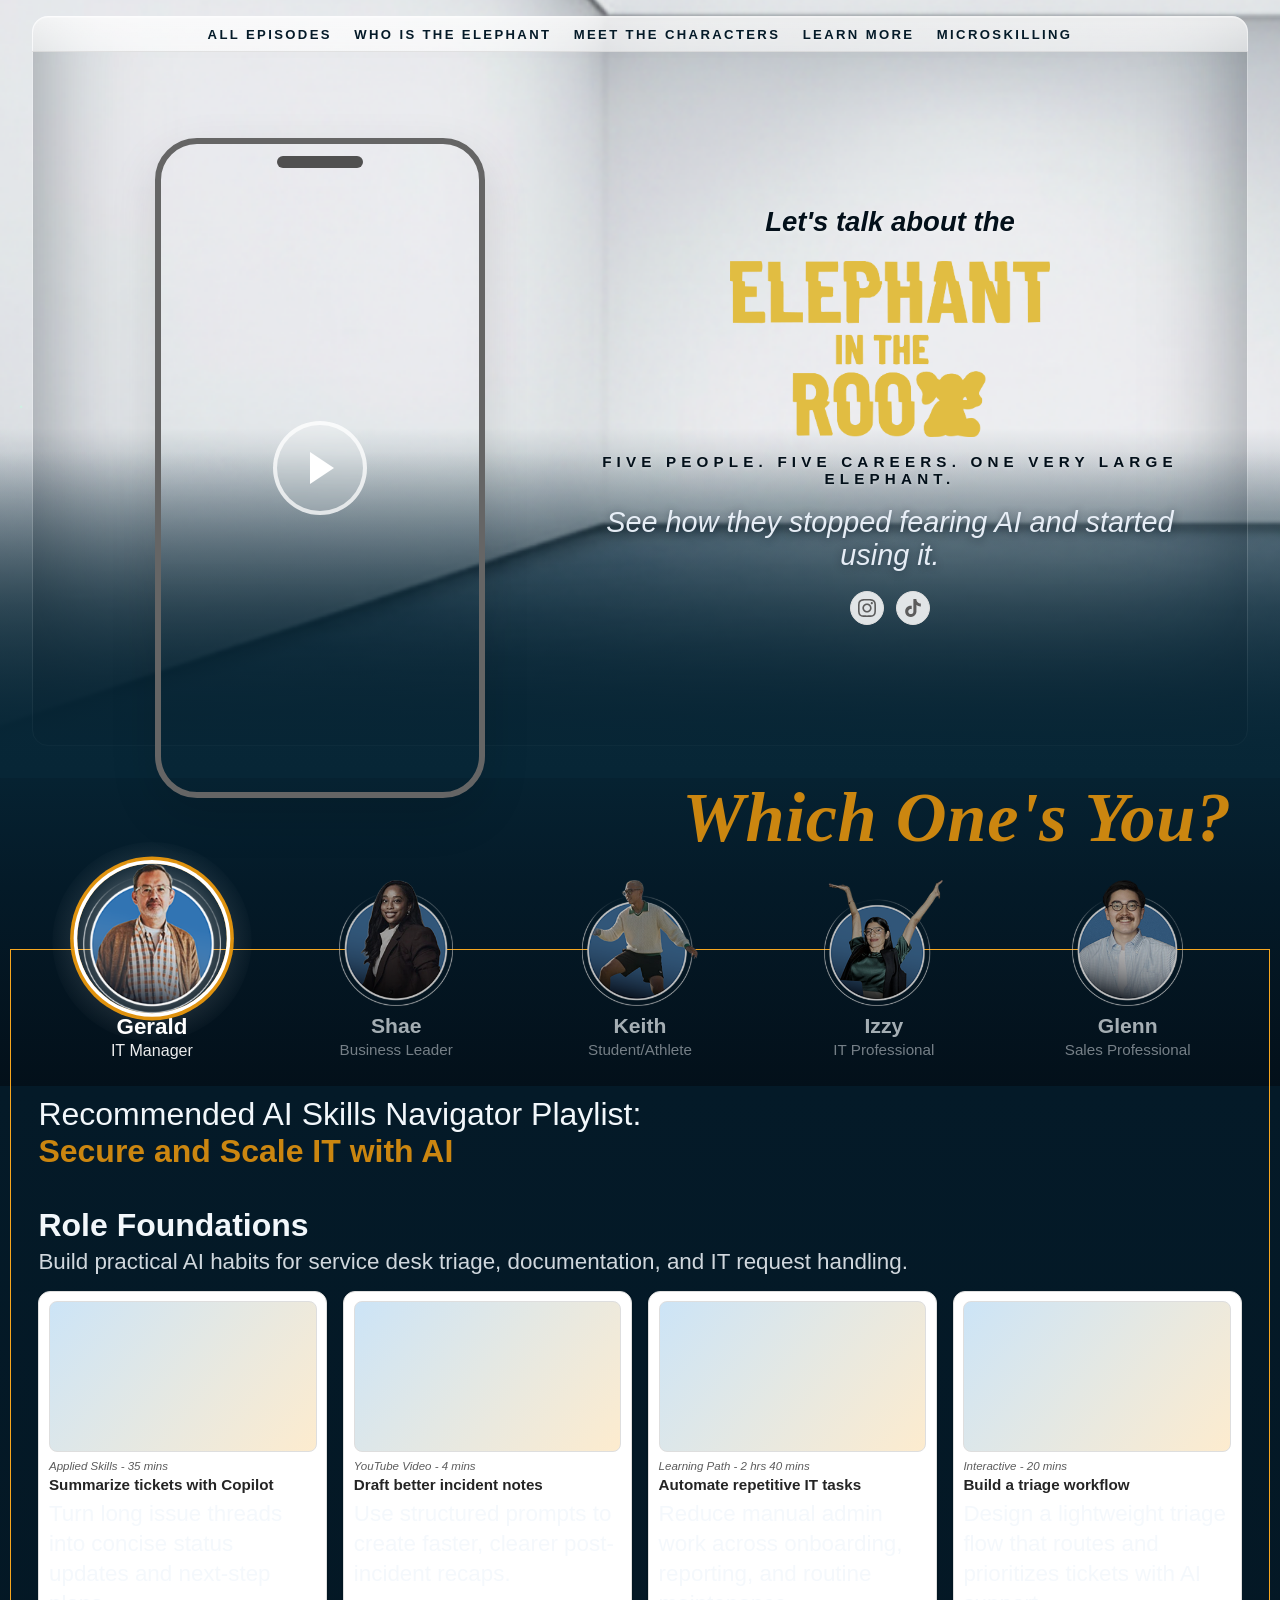
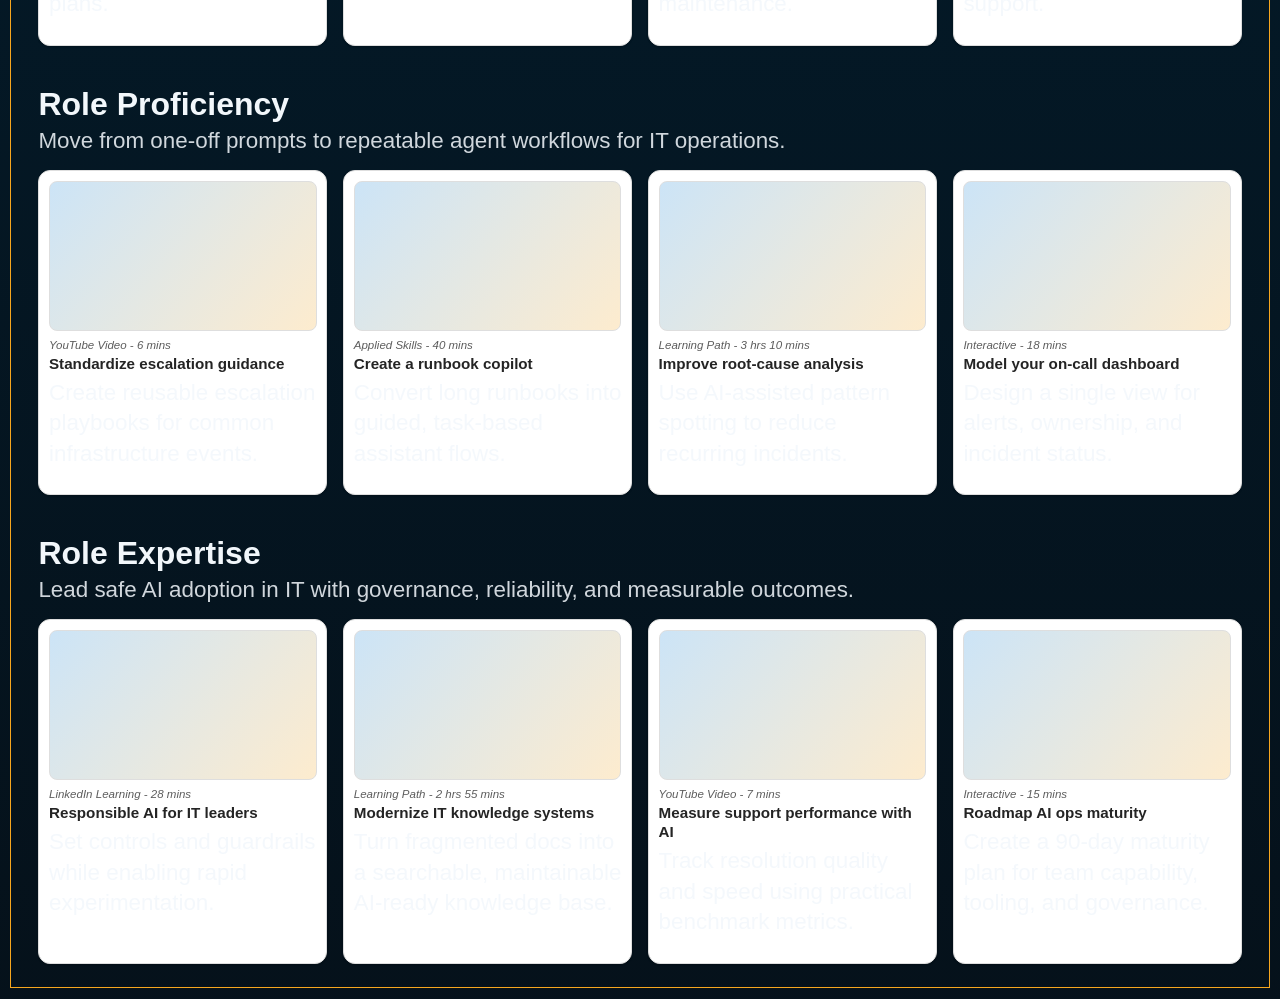
==== commit 34fe2ed7: "Visual design fixes from Filippo's feedback - Remove yellow amber border from hero (hero::after disp" ====
--- a/VS/EITR_LandingPage_VS/index.html
+++ b/VS/EITR_LandingPage_VS/index.html
@@ -50,8 +50,12 @@
 				<p class="tagline">Five People. Five Careers. One Very Large Elephant.</p>
 				<p class="subline">See how they stopped fearing AI and started using it.</p>
 				<div class="socials" aria-label="Social media links">
-					<a class="social-dot" href="#" aria-label="Instagram">IG</a>
-					<a class="social-dot" href="#" aria-label="TikTok">TT</a>
+					<a class="social-dot" href="#" aria-label="Instagram">
+						<svg xmlns="http://www.w3.org/2000/svg" width="18" height="18" viewBox="0 0 24 24" fill="currentColor" aria-hidden="true"><path d="M12 2.163c3.204 0 3.584.012 4.85.07 3.252.148 4.771 1.691 4.919 4.919.058 1.265.069 1.645.069 4.849 0 3.205-.012 3.584-.069 4.849-.149 3.225-1.664 4.771-4.919 4.919-1.266.058-1.644.07-4.85.07-3.204 0-3.584-.012-4.849-.07-3.26-.149-4.771-1.699-4.919-4.92-.058-1.265-.07-1.644-.07-4.849 0-3.204.013-3.583.07-4.849.149-3.227 1.664-4.771 4.919-4.919 1.266-.057 1.645-.069 4.849-.069zm0-2.163c-3.259 0-3.667.014-4.947.072-4.358.2-6.78 2.618-6.98 6.98-.059 1.281-.073 1.689-.073 4.948 0 3.259.014 3.668.072 4.948.2 4.358 2.618 6.78 6.98 6.98 1.281.058 1.689.072 4.948.072 3.259 0 3.668-.014 4.948-.072 4.354-.2 6.782-2.618 6.979-6.98.059-1.28.073-1.689.073-4.948 0-3.259-.014-3.667-.072-4.947-.196-4.354-2.617-6.78-6.979-6.98-1.281-.059-1.69-.073-4.949-.073zm0 5.838c-3.403 0-6.162 2.759-6.162 6.162s2.759 6.163 6.162 6.163 6.162-2.759 6.162-6.163c0-3.403-2.759-6.162-6.162-6.162zm0 10.162c-2.209 0-4-1.79-4-4 0-2.209 1.791-4 4-4s4 1.791 4 4c0 2.21-1.791 4-4 4zm6.406-11.845c-.796 0-1.441.645-1.441 1.44s.645 1.44 1.441 1.44c.795 0 1.439-.645 1.439-1.44s-.644-1.44-1.439-1.44z"/></svg>
+					</a>
+					<a class="social-dot" href="#" aria-label="TikTok">
+						<svg xmlns="http://www.w3.org/2000/svg" width="18" height="18" viewBox="0 0 24 24" fill="currentColor" aria-hidden="true"><path d="M12.525.02c1.31-.02 2.61-.01 3.91-.02.08 1.53.63 3.09 1.75 4.17 1.12 1.11 2.7 1.62 4.24 1.79v4.03c-1.44-.05-2.89-.35-4.2-.97-.57-.26-1.1-.59-1.62-.93-.01 2.92.01 5.84-.02 8.75-.08 1.4-.54 2.79-1.35 3.94-1.31 1.92-3.58 3.17-5.91 3.21-1.43.08-2.86-.31-4.08-1.03-2.02-1.19-3.44-3.37-3.65-5.71-.02-.5-.03-1-.01-1.49.18-1.9 1.12-3.72 2.58-4.96 1.66-1.44 3.98-2.13 6.15-1.72.02 1.48-.04 2.96-.04 4.44-.99-.32-2.15-.23-3.02.37-.63.41-1.11 1.04-1.36 1.75-.21.51-.15 1.07-.14 1.61.24 1.64 1.82 3.02 3.5 2.87 1.12-.01 2.19-.66 2.77-1.61.19-.33.4-.67.41-1.06.1-1.79.06-3.57.07-5.36.01-4.03-.01-8.05.02-12.07z"/></svg>
+					</a>
 				</div>
 			</div>
 		</section>
--- a/VS/EITR_LandingPage_VS/styles.css
+++ b/VS/EITR_LandingPage_VS/styles.css
@@ -146,10 +146,11 @@
   justify-content: center;
   flex-wrap: wrap;
   font-size: 0.82rem;
-  letter-spacing: 0.08em;
+  letter-spacing: 0.18em;
   text-transform: uppercase;
   color: rgba(242, 247, 251, 0.75);
   font-weight: 600;
+  gap: 1.4rem;
 }
 
 .nav-links a:hover {
@@ -219,16 +220,7 @@
 }
 
 .hero::after {
-  content: "";
-  position: absolute;
-  left: 2rem;
-  right: 2rem;
-  top: 2.6rem;
-  bottom: 2rem;
-  border: 1px solid color-mix(in srgb, var(--cp-warning) 80%, var(--cp-surface) 20%);
-  border-radius: 0 0 14px 14px;
-  pointer-events: none;
-  z-index: 2;
+  display: none;
 }
 
 .hero::before {
@@ -425,11 +417,12 @@
 .section-title {
   margin: 0 0 1.4rem;
   text-align: right;
-  font-family: Impact, Haettenschweiler, "Arial Narrow Bold", sans-serif;
+  font-family: Georgia, "Times New Roman", serif;
+  font-style: italic;
   font-size: clamp(2.4rem, 6vw, 4.4rem);
-  letter-spacing: 0.04em;
+  letter-spacing: 0.01em;
   color: color-mix(in srgb, var(--cp-warning) 80%, var(--cp-text) 20%);
-  text-transform: uppercase;
+  text-transform: none;
   padding-right: 0.6rem;
 }
 
@@ -621,17 +614,18 @@
 }
 
 .card {
-  min-height: 210px;
-  border-radius: 16px;
+  min-height: auto;
+  border-radius: 12px;
   border: 1px solid var(--cp-border);
   background: var(--cp-surface);
-  padding: 0.75rem;
+  padding: 0.6rem;
   box-shadow: 0 0 2px rgba(0,0,0,0.12), 0 1px 2px rgba(0,0,0,0.14);
 }
 
 .thumb {
-  height: 98px;
-  border-radius: 0.625rem;
+  aspect-ratio: 16 / 9;
+  height: auto;
+  border-radius: 0.5rem;
   border: 1px solid var(--cp-border);
   background:
     linear-gradient(130deg, color-mix(in srgb, var(--cp-link) 20%, var(--cp-surface) 80%), color-mix(in srgb, var(--cp-warning) 20%, var(--cp-surface) 80%));
@@ -639,21 +633,24 @@
 
 .card em {
   display: block;
-  margin-top: 0.65rem;
+  margin-top: 0.5rem;
+  font-size: 0.72rem;
   color: var(--cp-text-muted);
 }
 
 .card-title {
-  margin: 0.3rem 0 0;
+  margin: 0.2rem 0 0;
   color: var(--cp-text);
-  font-size: 1.38rem;
+  font-size: 0.95rem;
   line-height: 1.25;
+  font-weight: 600;
 }
 
 .card-desc {
-  margin: 0.45rem 0 0;
+  margin: 0.25rem 0 0;
   color: var(--cp-text-soft);
   line-height: 1.35;
+  font-size: 0.82rem;
 }
 
 @media (max-width: 1080px) {
